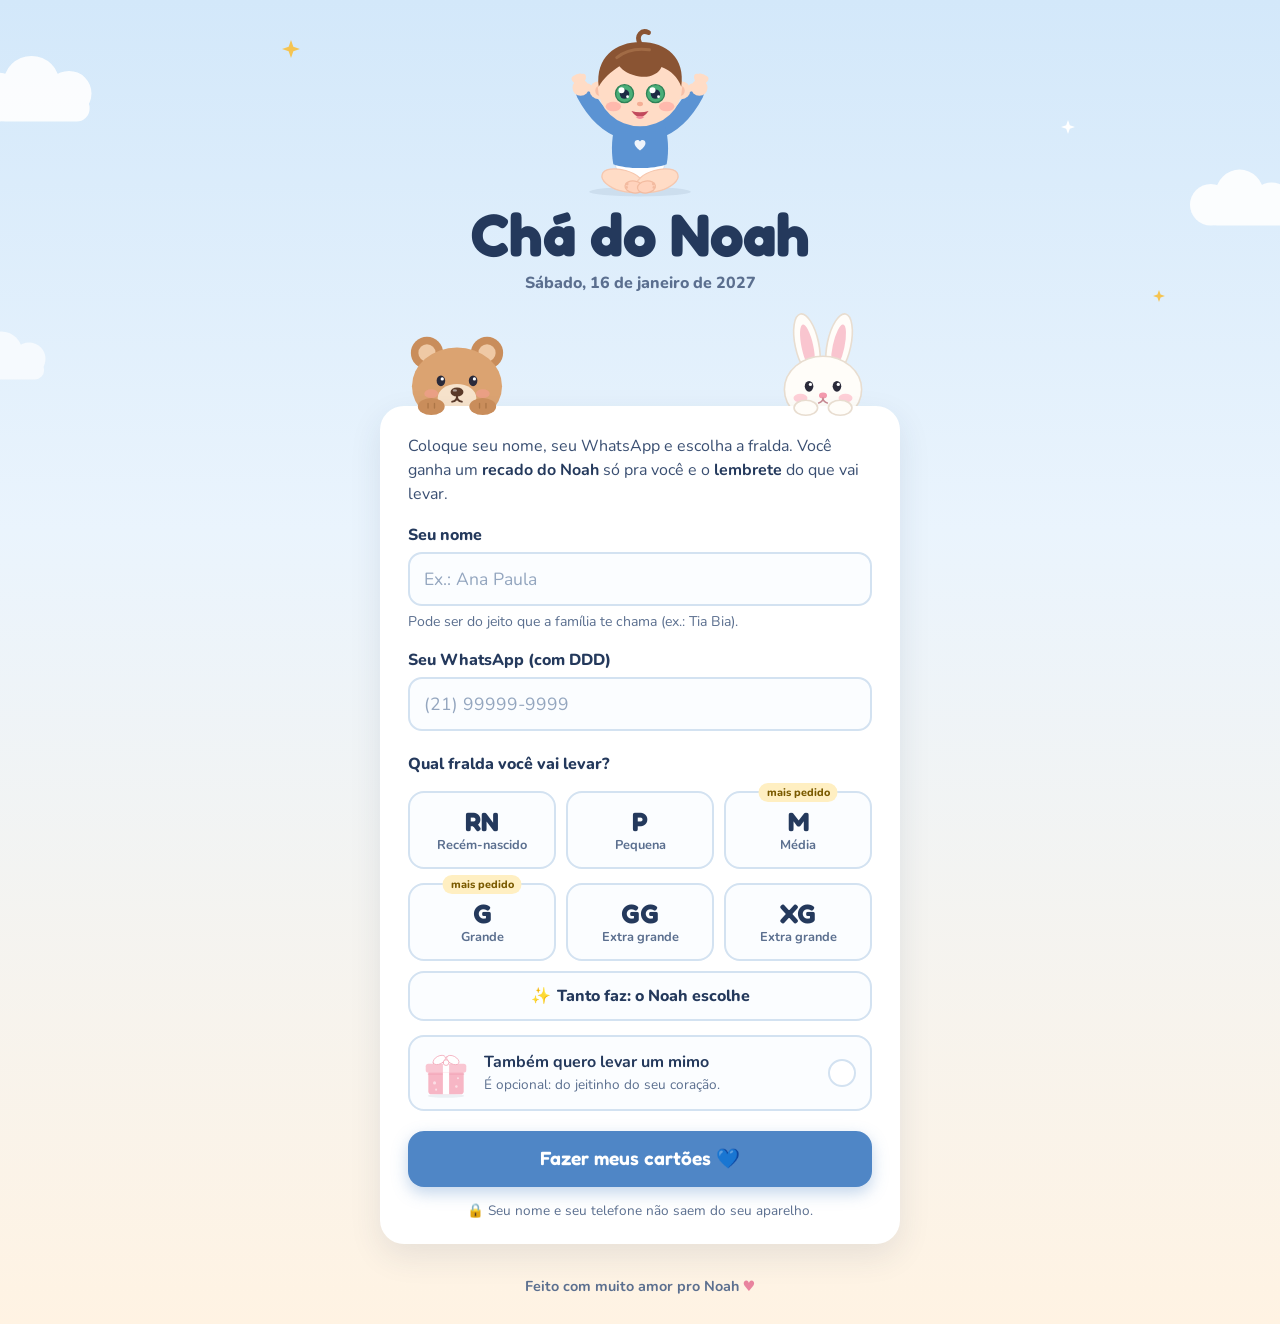
==== index.html @ 3977f022 "Noah de olho verde, bichinhos, a pessoa escolhe a fralda e o mimo - data nova: sábado, 16 de janeiro" ====
<!doctype html>
<html lang="pt-BR">
<head>
  <meta charset="utf-8">
  <meta name="viewport" content="width=device-width, initial-scale=1">
  <title>Chá do Noah</title>
  <meta name="description" content="Coloque seu nome, escolha a fralda e ganhe um recado do Noah só pra você.">
  <meta property="og:type" content="website">
  <meta property="og:title" content="Chá do Noah 💙">
  <meta property="og:description" content="Coloque seu nome, escolha a fralda e ganhe um recado do Noah só pra você.">
  <meta property="og:url" content="https://jm-dataanalytics.github.io/cha-do-noah/">
  <meta property="og:image" content="https://jm-dataanalytics.github.io/cha-do-noah/img/previa.png">
  <meta property="og:image:width" content="1200">
  <meta property="og:image:height" content="630">
  <meta name="theme-color" content="#D3E8FA">
  <link rel="icon" href="img/icone.svg" type="image/svg+xml">
  <link rel="icon" href="img/noah.ico" sizes="any">
  <link rel="apple-touch-icon" href="img/icone-180.png">
  <link rel="manifest" href="manifest.webmanifest">
  <link rel="preconnect" href="https://fonts.googleapis.com">
  <link rel="preconnect" href="https://fonts.gstatic.com" crossorigin>
  <link rel="stylesheet" href="https://fonts.googleapis.com/css2?family=Fredoka:wght@500;600;700&family=Nunito:wght@400;600;700;800&display=swap">
  <link rel="stylesheet" href="estilo.css">
</head>
<body>
  <div class="ceu" aria-hidden="true">
    <svg class="nuvem nuvem-1" viewBox="0 0 160 76"><circle cx="36" cy="46" r="26"/><circle cx="72" cy="32" r="30"/><circle cx="112" cy="42" r="24"/><rect x="30" y="44" width="104" height="28" rx="14"/></svg>
    <svg class="nuvem nuvem-2" viewBox="0 0 160 76"><circle cx="36" cy="46" r="26"/><circle cx="72" cy="32" r="30"/><circle cx="112" cy="42" r="24"/><rect x="30" y="44" width="104" height="28" rx="14"/></svg>
    <svg class="nuvem nuvem-3" viewBox="0 0 160 76"><circle cx="36" cy="46" r="26"/><circle cx="72" cy="32" r="30"/><circle cx="112" cy="42" r="24"/><rect x="30" y="44" width="104" height="28" rx="14"/></svg>
    <svg class="brilho brilho-1" viewBox="0 0 20 20"><path d="M10 0 L12.6 7.4 L20 10 L12.6 12.6 L10 20 L7.4 12.6 L0 10 L7.4 7.4 Z"/></svg>
    <svg class="brilho brilho-2" viewBox="0 0 20 20"><path d="M10 0 L12.6 7.4 L20 10 L12.6 12.6 L10 20 L7.4 12.6 L0 10 L7.4 7.4 Z"/></svg>
    <svg class="brilho brilho-3" viewBox="0 0 20 20"><path d="M10 0 L12.6 7.4 L20 10 L12.6 12.6 L10 20 L7.4 12.6 L0 10 L7.4 7.4 Z"/></svg>
  </div>

  <main class="pagina">
    <header class="topo">
      <div class="bebe" id="bebe"></div>
      <h1 id="titulo">Chá do Noah</h1>
      <p class="data" id="data"></p>
    </header>

    <div class="painel-espiado">
      <div class="espia espia-esquerda" data-bicho="urso" data-parte="cabeca" aria-hidden="true"></div>
      <div class="espia espia-direita" data-bicho="coelho" data-parte="cabeca" aria-hidden="true"></div>
      <section class="painel" aria-label="Pegar meus cartões">
        <p class="explica">Coloque seu nome, seu WhatsApp e escolha a fralda. Você ganha um <strong>recado do Noah</strong> só pra você e o <strong>lembrete</strong> do que vai levar.</p>
        <form id="form" novalidate>
          <label class="rotulo" for="nome">Seu nome</label>
          <input id="nome" name="nome" type="text" autocomplete="name" maxlength="40" placeholder="Ex.: Ana Paula" required>
          <small class="dica-campo">Pode ser do jeito que a família te chama (ex.: Tia Bia).</small>
          <label class="rotulo" for="telefone">Seu WhatsApp (com DDD)</label>
          <input id="telefone" name="telefone" type="tel" inputmode="tel" autocomplete="tel" maxlength="20" placeholder="(21) 99999-9999" required>

          <fieldset class="escolha">
            <legend class="rotulo">Qual fralda você vai levar?</legend>
            <div class="tamanhos" id="tamanhos"></div>
            <label class="tamanho tanto-faz">
              <input type="radio" name="tamanho" value="*">
              <span class="chip">✨ <span id="tanto-faz-texto">Tanto faz</span></span>
            </label>
          </fieldset>

          <label class="mimo">
            <input type="checkbox" id="mimo">
            <span class="chip">
              <span class="mimo-presente" id="mimo-presente" aria-hidden="true"></span>
              <span class="mimo-textos"><strong id="mimo-convite">Também quero levar um mimo</strong><small id="mimo-explicacao"></small></span>
              <span class="mimo-marca" aria-hidden="true"></span>
            </span>
          </label>

          <p class="aviso" id="aviso" role="alert"></p>
          <button class="botao botao-principal" id="gerar" type="submit">Fazer meus cartões 💙</button>
        </form>
        <p class="privacidade">🔒 Seu nome e seu telefone não saem do seu aparelho.</p>
      </section>
      <div class="espia espia-esquerda frente" data-bicho="urso" data-parte="patas" aria-hidden="true"></div>
      <div class="espia espia-direita frente" data-bicho="coelho" data-parte="patas" aria-hidden="true"></div>
    </div>

    <section class="resultado" id="resultado" hidden>
      <h2 id="resultado-titulo" aria-live="polite">Prontinho!</h2>
      <p class="fralda" id="resultado-fralda"></p>
      <div class="cartoes">
        <figure>
          <img id="img-recado" alt="Cartão com o recado do Noah" width="1080" height="1350">
          <figcaption><span>Recado do Noah</span><a class="baixar" id="baixar-recado" download>⬇️ Baixar</a></figcaption>
        </figure>
        <figure>
          <img id="img-lembrete" alt="Cartão com o lembrete do que levar" width="1080" height="1350">
          <figcaption><span>Seu lembrete</span><a class="baixar" id="baixar-lembrete" download>⬇️ Baixar</a></figcaption>
        </figure>
      </div>
      <div class="acoes">
        <button class="botao botao-principal" id="compartilhar" type="button" hidden>📲 Salvar ou mandar os cartões</button>
        <a class="botao botao-whatsapp" id="whatsapp" target="_blank" rel="noopener">💬 Mandar o lembrete pro meu WhatsApp</a>
        <p class="aviso" id="aviso-resultado" role="alert"></p>
        <p class="dica">No celular, também dá pra tocar e segurar no cartão pra salvar na galeria.</p>
        <button class="link" id="outra" type="button">Fazer pra outra pessoa</button>
      </div>
    </section>
  </main>

  <footer class="rodape">Feito com muito amor pro Noah <span class="rodape-coracao">♥</span></footer>

  <script src="config.js"></script>
  <script src="desenhos.js"></script>
  <script src="cartoes.js"></script>
  <script src="app.js"></script>
</body>
</html>
---- estilo.css ----
:root {
  --azul: #4f86c6;
  --azul-forte: #3c6fae;
  --azul-escuro: #24395c;
  --azul-claro: #dceefb;
  --azul-marcado: #eaf3fd;
  --texto: #3a4f72;
  --suave: #5b6f8f;
  --borda: #d3e2f1;
  --rosa: #e9849f;
  --rosa-claro: #fff1f5;
  --rosa-borda: #f4b6c6;
  --verde-whatsapp: #1f9d55;
  --aviso: #b5462f;
  color-scheme: light;
}

* { box-sizing: border-box; }

[hidden] { display: none !important; }

html { -webkit-text-size-adjust: 100%; }

body {
  position: relative;
  margin: 0;
  min-height: 100vh;
  overflow-x: hidden;
  font-family: "Nunito", system-ui, -apple-system, "Segoe UI", sans-serif;
  color: var(--texto);
  background: #eaf4fd linear-gradient(180deg, #d3e8fa 0%, #eaf4fd 40%, #fff3e3 100%);
}

.pagina {
  position: relative;
  max-width: 980px;
  margin: 0 auto;
  padding: 18px 16px 24px;
}

/* ---------- céu do topo (nuvens e brilhinhos) ---------- */

.ceu {
  position: absolute;
  inset: 0 0 auto 0;
  height: 460px;
  overflow: hidden;
  pointer-events: none;
}

.nuvem {
  position: absolute;
  fill: #fff;
  opacity: 0.9;
  animation: flutuar 9s ease-in-out infinite alternate;
}

.nuvem-1 { top: 54px; left: -36px; width: 150px; }
.nuvem-2 { top: 168px; right: -30px; width: 128px; animation-duration: 11s; animation-delay: -3s; }
.nuvem-3 { top: 330px; left: -48px; width: 110px; opacity: 0.7; animation-duration: 13s; }

.brilho {
  position: absolute;
  width: 18px;
  fill: #f5c451;
  animation: piscar 2.8s ease-in-out infinite;
}

.brilho-1 { top: 40px; left: 22%; }
.brilho-2 { top: 120px; right: 16%; width: 14px; fill: #fff; animation-delay: -1s; }
.brilho-3 { top: 290px; right: 9%; width: 12px; animation-delay: -2s; }

@keyframes flutuar {
  from { transform: translateX(0); }
  to { transform: translateX(18px); }
}

@keyframes piscar {
  0%, 100% { opacity: 0.35; transform: scale(0.8); }
  50% { opacity: 1; transform: scale(1.1); }
}

/* ---------- topo ---------- */

.topo {
  position: relative;
  text-align: center;
}

.bebe {
  width: 172px;
  margin: 0 auto;
}

.bebe svg {
  display: block;
  width: 100%;
  height: auto;
  transform-origin: 50% 92%;
  animation: balancinho 3.4s ease-in-out infinite;
}

@keyframes balancinho {
  0%, 100% { transform: rotate(-2.5deg); }
  50% { transform: rotate(2.5deg); }
}

h1 {
  margin: 4px 0 6px;
  font-family: "Fredoka", "Nunito", sans-serif;
  font-weight: 700;
  font-size: clamp(2.5rem, 12vw, 3.75rem);
  line-height: 1.05;
  color: var(--azul-escuro);
}

.data {
  margin: 0;
  font-weight: 800;
  color: var(--suave);
}

/* ---------- formulário, com os bichinhos espiando por cima ---------- */

.painel-espiado {
  --w: 96px;
  position: relative;
  max-width: 520px;
  margin: 92px auto 0;
}

.espia {
  position: absolute;
  z-index: 0;
  width: var(--w);
  top: calc(var(--w) * var(--borda) * -1);
  animation: espiar 0.9s cubic-bezier(0.2, 0.9, 0.3, 1.25) 0.25s both;
}

.espia svg {
  display: block;
  width: 100%;
  height: auto;
}

.espia.frente {
  z-index: 2;
  animation: aparecer 0.35s ease-out 0.95s both;
}

.espia-esquerda { left: 18px; }
.espia-direita { right: 18px; }

@keyframes espiar {
  from { transform: translateY(55%); }
  to { transform: translateY(0); }
}

@keyframes aparecer {
  from { opacity: 0; }
  to { opacity: 1; }
}

.painel {
  position: relative;
  z-index: 1;
  padding: 24px 20px 20px;
  background: #fff;
  border-radius: 24px;
  box-shadow: 0 12px 32px rgba(36, 57, 92, 0.1);
}

.explica {
  margin: 0 0 4px;
  line-height: 1.5;
}

.explica strong { color: var(--azul-escuro); }

.rotulo {
  display: block;
  margin: 18px 0 6px;
  padding: 0;
  font-weight: 800;
  color: var(--azul-escuro);
}

input[type="text"],
input[type="tel"] {
  display: block;
  width: 100%;
  padding: 13px 14px;
  font: inherit;
  font-size: 1.1rem;
  color: var(--azul-escuro);
  background: #fbfdff;
  border: 2px solid var(--borda);
  border-radius: 14px;
  outline: none;
  transition: border-color 0.15s, box-shadow 0.15s;
}

input::placeholder { color: #94a6bf; }

input[type="text"]:focus,
input[type="tel"]:focus {
  border-color: var(--azul);
  box-shadow: 0 0 0 4px rgba(79, 134, 198, 0.18);
}

.dica-campo {
  display: block;
  margin-top: 6px;
  font-size: 0.88rem;
  color: var(--suave);
}

/* tamanhos: o rádio fica escondido e o "chip" ao lado dele é o botão que a pessoa vê */
.escolha {
  min-width: 0;
  margin: 22px 0 0;
  padding: 0;
  border: 0;
}

.escolha legend.rotulo { margin: 0 0 10px; }

.tamanhos {
  display: grid;
  grid-template-columns: repeat(3, minmax(0, 1fr));
  gap: 14px 10px;
  padding-top: 6px;
}

.tamanho,
.mimo {
  position: relative;
  display: block;
  cursor: pointer;
}

.tamanho input,
.mimo input {
  position: absolute;
  opacity: 0;
  pointer-events: none;
}

.chip {
  position: relative;
  display: flex;
  flex-direction: column;
  align-items: center;
  justify-content: center;
  gap: 3px;
  min-height: 78px;
  padding: 12px 6px 10px;
  text-align: center;
  background: #fbfdff;
  border: 2px solid var(--borda);
  border-radius: 16px;
  transition: border-color 0.15s, background-color 0.15s, transform 0.1s, box-shadow 0.15s;
}

.tamanho:active .chip { transform: scale(0.97); }

.tamanho-letra {
  font-family: "Fredoka", "Nunito", sans-serif;
  font-weight: 700;
  font-size: 1.65rem;
  line-height: 1;
  color: var(--azul-escuro);
}

.tamanho-nome {
  font-size: 0.8rem;
  font-weight: 700;
  line-height: 1.2;
  color: var(--suave);
}

.selo {
  position: absolute;
  top: -10px;
  left: 50%;
  transform: translateX(-50%);
  padding: 2px 8px;
  white-space: nowrap;
  font-size: 0.68rem;
  font-weight: 800;
  color: #7a5a00;
  background: #ffefc2;
  border-radius: 999px;
}

.tamanho input:checked + .chip {
  background: var(--azul-marcado);
  border-color: var(--azul);
  box-shadow: 0 0 0 3px rgba(79, 134, 198, 0.2);
}

.tamanho input:checked + .chip .tamanho-letra { color: var(--azul-forte); }

.tanto-faz { margin-top: 10px; }

.tanto-faz .chip {
  flex-direction: row;
  gap: 6px;
  min-height: 50px;
  padding: 10px 14px;
  font-weight: 800;
  color: var(--azul-escuro);
}

/* mimo (opcional) */
.mimo { margin-top: 14px; }

.mimo .chip {
  flex-direction: row;
  justify-content: flex-start;
  gap: 12px;
  min-height: 0;
  padding: 10px 14px 10px 10px;
  text-align: left;
}

.mimo-presente {
  flex: none;
  width: 52px;
}

.mimo-presente svg {
  display: block;
  width: 100%;
  height: auto;
}

.mimo-textos {
  display: flex;
  flex: 1;
  flex-direction: column;
  min-width: 0;
  gap: 2px;
}

.mimo-textos strong { color: var(--azul-escuro); }

.mimo-textos small {
  font-size: 0.85rem;
  color: var(--suave);
}

.mimo-marca {
  position: relative;
  flex: none;
  width: 28px;
  height: 28px;
  border: 2px solid var(--borda);
  border-radius: 50%;
  background: #fff;
  transition: background-color 0.15s, border-color 0.15s;
}

.mimo input:checked + .chip {
  background: var(--rosa-claro);
  border-color: var(--rosa-borda);
  box-shadow: 0 0 0 3px rgba(233, 132, 159, 0.18);
}

.mimo input:checked + .chip .mimo-marca {
  background: var(--rosa);
  border-color: var(--rosa);
}

.mimo input:checked + .chip .mimo-marca::after {
  content: "";
  position: absolute;
  left: 8px;
  top: 4px;
  width: 7px;
  height: 12px;
  border: solid #fff;
  border-width: 0 3px 3px 0;
  transform: rotate(45deg);
}

.tamanho input:focus-visible + .chip,
.mimo input:focus-visible + .chip {
  outline: 3px solid var(--azul-escuro);
  outline-offset: 2px;
}

.aviso {
  margin: 14px 0 0;
  font-weight: 800;
  color: var(--aviso);
}

.aviso:empty { display: none; }

.botao {
  display: flex;
  align-items: center;
  justify-content: center;
  gap: 8px;
  width: 100%;
  min-height: 56px;
  padding: 12px 18px;
  border: 0;
  border-radius: 16px;
  font-family: "Fredoka", "Nunito", sans-serif;
  font-weight: 600;
  font-size: 1.2rem;
  line-height: 1.2;
  text-align: center;
  text-decoration: none;
  cursor: pointer;
  transition: transform 0.1s, background-color 0.15s;
}

.botao:active { transform: scale(0.98); }

.botao-principal {
  color: #fff;
  background: var(--azul);
  box-shadow: 0 6px 16px rgba(79, 134, 198, 0.35);
}

.botao-principal:hover { background: var(--azul-forte); }

.botao-principal:disabled {
  opacity: 0.75;
  cursor: progress;
}

.botao-whatsapp {
  color: #fff;
  background: var(--verde-whatsapp);
  box-shadow: 0 6px 16px rgba(31, 157, 85, 0.28);
}

#form .botao { margin-top: 20px; }

.botao:focus-visible,
.baixar:focus-visible,
.link:focus-visible {
  outline: 3px solid var(--azul-escuro);
  outline-offset: 3px;
}

.privacidade {
  margin: 14px 0 0;
  font-size: 0.85rem;
  text-align: center;
  color: var(--suave);
}

/* ---------- cartões prontos ---------- */

.resultado {
  margin-top: 36px;
  scroll-margin-top: 12px;
}

.resultado h2 {
  margin: 0;
  font-family: "Fredoka", "Nunito", sans-serif;
  font-weight: 700;
  font-size: 2rem;
  text-align: center;
  color: var(--azul-escuro);
  overflow-wrap: anywhere;
}

.fralda {
  margin: 6px 0 18px;
  font-weight: 800;
  font-size: 1.05rem;
  text-align: center;
}

.cartoes {
  display: grid;
  grid-template-columns: minmax(0, 1fr);
  gap: 18px;
  max-width: 520px;
  margin: 0 auto;
}

figure {
  margin: 0;
  padding: 10px;
  background: #fff;
  border-radius: 22px;
  box-shadow: 0 10px 26px rgba(36, 57, 92, 0.1);
}

figure img {
  display: block;
  width: 100%;
  height: auto;
  border-radius: 14px;
  background: var(--azul-claro);
}

figcaption {
  display: flex;
  align-items: center;
  justify-content: space-between;
  gap: 10px;
  padding: 10px 6px 4px;
  font-weight: 800;
  color: var(--azul-escuro);
}

.baixar {
  flex: none;
  padding: 8px 14px;
  font-weight: 800;
  font-size: 0.95rem;
  color: var(--azul-escuro);
  background: var(--azul-claro);
  border-radius: 12px;
  text-decoration: none;
}

.acoes {
  display: grid;
  gap: 12px;
  max-width: 520px;
  margin: 22px auto 0;
}

.acoes .aviso { margin: 0; }

.dica {
  margin: 2px 0 0;
  font-size: 0.9rem;
  text-align: center;
  color: var(--suave);
}

.link {
  justify-self: center;
  padding: 8px;
  font: inherit;
  font-weight: 800;
  color: var(--azul-forte);
  background: none;
  border: 0;
  text-decoration: underline;
  cursor: pointer;
}

.rodape {
  padding: 8px 16px 28px;
  font-size: 0.9rem;
  font-weight: 700;
  text-align: center;
  color: var(--suave);
}

.rodape-coracao { color: var(--rosa); }

/* ---------- telas maiores ---------- */

@media (min-width: 600px) {
  .painel-espiado {
    --w: 118px;
    margin-top: 112px;
  }
  .painel { padding: 28px 28px 24px; }
}

@media (min-width: 760px) {
  .cartoes {
    grid-template-columns: repeat(2, minmax(0, 1fr));
    max-width: 900px;
  }
}

@media (prefers-reduced-motion: reduce) {
  *,
  *::before,
  *::after {
    animation: none !important;
    transition: none !important;
  }
}
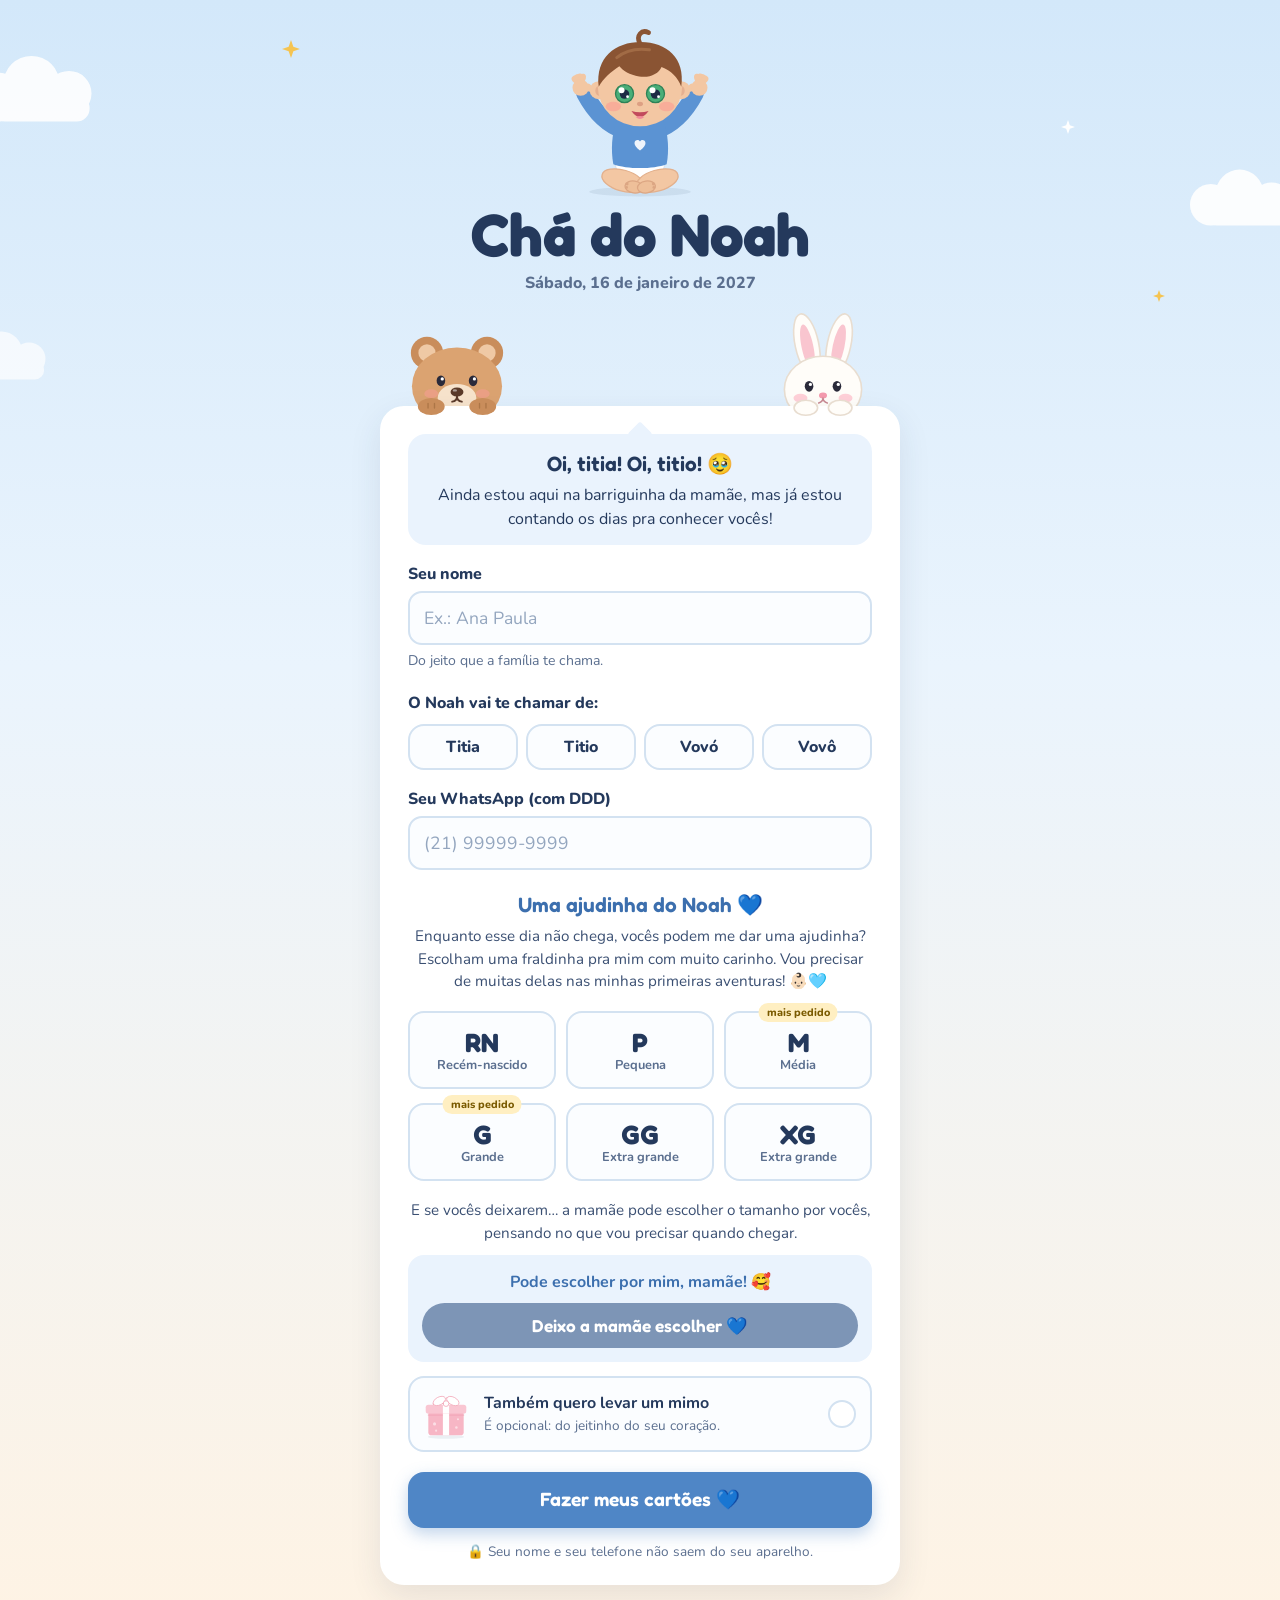
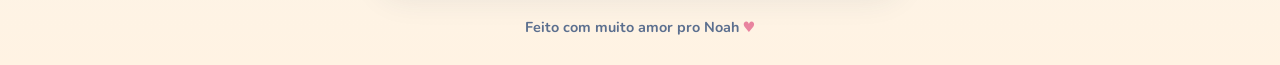
==== commit 7dcc7a03: "Titia/titio, "Deixo a mamãe escolher", 100 mensagens, fotos pro WhatsApp e a página do pessoal - a f" ====
--- a/index.html
+++ b/index.html
@@ -4,23 +4,24 @@
   <meta charset="utf-8">
   <meta name="viewport" content="width=device-width, initial-scale=1">
   <title>Chá do Noah</title>
-  <meta name="description" content="Coloque seu nome, escolha a fralda e ganhe um recado do Noah só pra você.">
+  <meta name="description" content="Oi, titia! Oi, titio! Escolha uma fraldinha pro Noah e ganhe um recado dele só pra você.">
   <meta property="og:type" content="website">
   <meta property="og:title" content="Chá do Noah 💙">
-  <meta property="og:description" content="Coloque seu nome, escolha a fralda e ganhe um recado do Noah só pra você.">
+  <meta property="og:description" content="Oi, titia! Oi, titio! Escolha uma fraldinha pro Noah e ganhe um recado dele só pra você.">
   <meta property="og:url" content="https://jm-dataanalytics.github.io/cha-do-noah/">
-  <meta property="og:image" content="https://jm-dataanalytics.github.io/cha-do-noah/img/previa.png">
+  <meta property="og:image" content="https://jm-dataanalytics.github.io/cha-do-noah/img/previa.png?v=4">
   <meta property="og:image:width" content="1200">
   <meta property="og:image:height" content="630">
   <meta name="theme-color" content="#D3E8FA">
   <link rel="icon" href="img/icone.svg" type="image/svg+xml">
   <link rel="icon" href="img/noah.ico" sizes="any">
   <link rel="apple-touch-icon" href="img/icone-180.png">
-  <link rel="manifest" href="manifest.webmanifest">
+  <link rel="manifest" href="manifest.webmanifest?v=4">
   <link rel="preconnect" href="https://fonts.googleapis.com">
   <link rel="preconnect" href="https://fonts.gstatic.com" crossorigin>
   <link rel="stylesheet" href="https://fonts.googleapis.com/css2?family=Fredoka:wght@500;600;700&family=Nunito:wght@400;600;700;800&display=swap">
-  <link rel="stylesheet" href="estilo.css">
+  <!-- o ?v= muda a cada versão: assim o navegador nunca mistura arquivo novo com velho -->
+  <link rel="stylesheet" href="estilo.css?v=4">
 </head>
 <body>
   <div class="ceu" aria-hidden="true">
@@ -43,20 +44,35 @@
       <div class="espia espia-esquerda" data-bicho="urso" data-parte="cabeca" aria-hidden="true"></div>
       <div class="espia espia-direita" data-bicho="coelho" data-parte="cabeca" aria-hidden="true"></div>
       <section class="painel" aria-label="Pegar meus cartões">
-        <p class="explica">Coloque seu nome, seu WhatsApp e escolha a fralda. Você ganha um <strong>recado do Noah</strong> só pra você e o <strong>lembrete</strong> do que vai levar.</p>
+        <div class="fala-do-noah">
+          <p class="fala-oi" id="convite-oi"></p>
+          <p id="convite-barriguinha"></p>
+        </div>
         <form id="form" novalidate>
           <label class="rotulo" for="nome">Seu nome</label>
           <input id="nome" name="nome" type="text" autocomplete="name" maxlength="40" placeholder="Ex.: Ana Paula" required>
-          <small class="dica-campo">Pode ser do jeito que a família te chama (ex.: Tia Bia).</small>
+          <small class="dica-campo">Do jeito que a família te chama.</small>
+
+          <fieldset class="escolha">
+            <legend class="rotulo">O Noah vai te chamar de:</legend>
+            <div class="chamados" id="chamados"></div>
+            <p class="previa-oi" id="previa-oi" aria-live="polite"></p>
+          </fieldset>
+
           <label class="rotulo" for="telefone">Seu WhatsApp (com DDD)</label>
           <input id="telefone" name="telefone" type="tel" inputmode="tel" autocomplete="tel" maxlength="20" placeholder="(21) 99999-9999" required>
 
-          <fieldset class="escolha">
-            <legend class="rotulo">Qual fralda você vai levar?</legend>
+          <fieldset class="escolha" id="escolha-fralda" tabindex="-1">
+            <legend class="rotulo titulo-ajudinha" id="titulo-ajudinha">Uma ajudinha do Noah 💙</legend>
+            <p class="fala" id="convite-ajudinha"></p>
             <div class="tamanhos" id="tamanhos"></div>
-            <label class="tamanho tanto-faz">
+            <p class="fala fala-mamae" id="convite-mamae"></p>
+            <label class="tamanho mamae-escolhe">
               <input type="radio" name="tamanho" value="*">
-              <span class="chip">✨ <span id="tanto-faz-texto">Tanto faz</span></span>
+              <span class="chip">
+                <span class="pedido-mamae" id="pedido-mamae"></span>
+                <span class="botao-mamae" id="botao-mamae"></span>
+              </span>
             </label>
           </fieldset>
 
@@ -72,7 +88,7 @@
           <p class="aviso" id="aviso" role="alert"></p>
           <button class="botao botao-principal" id="gerar" type="submit">Fazer meus cartões 💙</button>
         </form>
-        <p class="privacidade">🔒 Seu nome e seu telefone não saem do seu aparelho.</p>
+        <p class="privacidade" id="privacidade"></p>
       </section>
       <div class="espia espia-esquerda frente" data-bicho="urso" data-parte="patas" aria-hidden="true"></div>
       <div class="espia espia-direita frente" data-bicho="coelho" data-parte="patas" aria-hidden="true"></div>
@@ -81,31 +97,33 @@
     <section class="resultado" id="resultado" hidden>
       <h2 id="resultado-titulo" aria-live="polite">Prontinho!</h2>
       <p class="fralda" id="resultado-fralda"></p>
-      <div class="cartoes">
-        <figure>
-          <img id="img-recado" alt="Cartão com o recado do Noah" width="1080" height="1350">
-          <figcaption><span>Recado do Noah</span><a class="baixar" id="baixar-recado" download>⬇️ Baixar</a></figcaption>
-        </figure>
-        <figure>
-          <img id="img-lembrete" alt="Cartão com o lembrete do que levar" width="1080" height="1350">
-          <figcaption><span>Seu lembrete</span><a class="baixar" id="baixar-lembrete" download>⬇️ Baixar</a></figcaption>
-        </figure>
+      <figure class="cartao-principal">
+        <img id="img-recado" alt="Cartão com o recado do Noah" width="1080" height="1350">
+      </figure>
+      <div class="acoes">
+        <button class="botao botao-whatsapp" id="compartilhar" type="button">💚 Mandar os cartões pro WhatsApp</button>
+        <p class="aviso aviso-suave" id="aviso-resultado" role="status"></p>
+        <a class="botao botao-claro" id="baixar-recado" download>⬇️ Baixar o cartão</a>
       </div>
-      <div class="acoes">
-        <button class="botao botao-principal" id="compartilhar" type="button" hidden>📲 Salvar ou mandar os cartões</button>
-        <a class="botao botao-whatsapp" id="whatsapp" target="_blank" rel="noopener">💬 Mandar o lembrete pro meu WhatsApp</a>
-        <p class="aviso" id="aviso-resultado" role="alert"></p>
-        <p class="dica">No celular, também dá pra tocar e segurar no cartão pra salvar na galeria.</p>
-        <button class="link" id="outra" type="button">Fazer pra outra pessoa</button>
+      <div class="lembrete-pequeno">
+        <img id="img-lembrete" alt="Cartão do lembrete" width="1080" height="1350">
+        <div class="lembrete-textos">
+          <strong>Seu lembrete</strong>
+          <span id="lembrete-resumo"></span>
+          <a class="baixar" id="baixar-lembrete" download>⬇️ Baixar o lembrete</a>
+        </div>
       </div>
+      <p class="dica">No celular, também dá pra tocar e segurar no cartão pra salvar na galeria.</p>
+      <button class="link" id="outra" type="button">Fazer pra outra pessoa</button>
     </section>
   </main>
 
   <footer class="rodape">Feito com muito amor pro Noah <span class="rodape-coracao">♥</span></footer>
 
-  <script src="config.js"></script>
-  <script src="desenhos.js"></script>
-  <script src="cartoes.js"></script>
-  <script src="app.js"></script>
+  <script src="config.js?v=4"></script>
+  <script src="nomes.js?v=4"></script>
+  <script src="desenhos.js?v=4"></script>
+  <script src="cartoes.js?v=4"></script>
+  <script src="app.js?v=4"></script>
 </body>
 </html>
--- a/estilo.css
+++ b/estilo.css
@@ -10,6 +10,7 @@
   --rosa: #e9849f;
   --rosa-claro: #fff1f5;
   --rosa-borda: #f4b6c6;
+  --rosa-forte: #c2577a;
   --verde-whatsapp: #1f9d55;
   --aviso: #b5462f;
   color-scheme: light;
@@ -170,12 +171,59 @@
   box-shadow: 0 12px 32px rgba(36, 57, 92, 0.1);
 }
 
-.explica {
-  margin: 0 0 4px;
+/* a fala do Noah no topo do formulário: um balãozinho apontando pro bebê lá em cima */
+.fala-do-noah {
+  position: relative;
+  margin: 0 0 6px;
+  padding: 14px 16px;
   line-height: 1.5;
-}
-
-.explica strong { color: var(--azul-escuro); }
+  text-align: center;
+  color: var(--azul-escuro);
+  background: var(--azul-marcado);
+  border-radius: 18px;
+}
+
+.fala-do-noah::before {
+  content: "";
+  position: absolute;
+  top: -9px;
+  left: 50%;
+  width: 18px;
+  height: 18px;
+  background: var(--azul-marcado);
+  border-radius: 3px;
+  transform: translateX(-50%) rotate(45deg);
+}
+
+.fala-do-noah p {
+  position: relative;
+  margin: 0;
+}
+
+.fala-oi {
+  margin-bottom: 4px !important;
+  font-family: "Fredoka", "Nunito", sans-serif;
+  font-weight: 600;
+  font-size: 1.3rem;
+}
+
+.fala {
+  margin: 0 0 12px;
+  font-size: 0.95rem;
+  line-height: 1.5;
+  color: var(--texto);
+}
+
+.fala-mamae { margin: 18px 0 10px; }
+
+.previa-oi {
+  margin: 8px 0 0;
+  font-size: 0.92rem;
+  font-weight: 700;
+  color: var(--azul-forte);
+}
+
+.previa-oi:empty { display: none; }
 
 .rotulo {
   display: block;
@@ -232,15 +280,37 @@
   padding-top: 6px;
 }
 
+.chamados {
+  display: grid;
+  grid-template-columns: repeat(4, minmax(0, 1fr));
+  gap: 8px;
+}
+
+.chamado .chip {
+  min-height: 46px;
+  padding: 8px 4px;
+  font-weight: 800;
+  color: var(--azul-escuro);
+}
+
+.chamado input:checked + .chip {
+  background: var(--rosa-claro);
+  border-color: var(--rosa-borda);
+  box-shadow: 0 0 0 3px rgba(233, 132, 159, 0.18);
+  color: var(--rosa-forte, #c2577a);
+}
+
 .tamanho,
-.mimo {
+.mimo,
+.chamado {
   position: relative;
   display: block;
   cursor: pointer;
 }
 
 .tamanho input,
-.mimo input {
+.mimo input,
+.chamado input {
   position: absolute;
   opacity: 0;
   pointer-events: none;
@@ -301,16 +371,74 @@
 
 .tamanho input:checked + .chip .tamanho-letra { color: var(--azul-forte); }
 
-.tanto-faz { margin-top: 10px; }
-
-.tanto-faz .chip {
-  flex-direction: row;
-  gap: 6px;
-  min-height: 50px;
-  padding: 10px 14px;
-  font-weight: 800;
-  color: var(--azul-escuro);
-}
+.faltam {
+  font-size: 0.72rem;
+  font-weight: 800;
+  color: var(--azul-forte);
+}
+
+/* tamanho que já completou na proporção: fica apagadinho e não dá pra escolher */
+.tamanho.completo { cursor: not-allowed; }
+
+.tamanho.completo .chip {
+  background: #f3f6fa;
+  border-style: dashed;
+  opacity: 0.6;
+}
+
+.tamanho.completo .selo {
+  color: var(--suave);
+  background: #e6edf5;
+}
+
+/* "Uma ajudinha do Noah": título e falas centralizados, como um bilhetinho */
+.titulo-ajudinha {
+  width: 100%;
+  margin-bottom: 8px !important;
+  font-family: "Fredoka", "Nunito", sans-serif;
+  font-weight: 600;
+  font-size: 1.3rem;
+  text-align: center;
+  color: var(--azul-forte);
+}
+
+#escolha-fralda .fala { text-align: center; }
+
+/* "Pode escolher por mim, mamãe!": caixinha azul-clara com o botão redondo */
+.mamae-escolhe .chip {
+  gap: 10px;
+  min-height: 0;
+  padding: 14px 12px 12px;
+  background: var(--azul-marcado);
+  border-color: transparent;
+}
+
+.pedido-mamae {
+  font-weight: 700;
+  color: var(--azul-forte);
+}
+
+.botao-mamae {
+  display: block;
+  width: 100%;
+  padding: 12px 16px;
+  font-family: "Fredoka", "Nunito", sans-serif;
+  font-weight: 600;
+  font-size: 1.08rem;
+  color: #fff;
+  background: #7d95b6;
+  border-radius: 999px;
+  transition: background-color 0.15s;
+}
+
+.mamae-escolhe input:checked + .chip {
+  background: var(--azul-marcado);
+  border-color: var(--azul);
+}
+
+.mamae-escolhe input:checked + .chip .botao-mamae { background: var(--azul); }
+
+.mamae-escolhe input:checked + .chip .botao-mamae::before { content: "✓ "; }
 
 /* mimo (opcional) */
 .mimo { margin-top: 14px; }
@@ -479,23 +607,17 @@
   text-align: center;
 }
 
-.cartoes {
-  display: grid;
-  grid-template-columns: minmax(0, 1fr);
-  gap: 18px;
-  max-width: 520px;
+/* o recado é o principal (grande); o lembrete fica pequenininho embaixo */
+.cartao-principal {
+  max-width: 440px;
   margin: 0 auto;
-}
-
-figure {
-  margin: 0;
   padding: 10px;
   background: #fff;
   border-radius: 22px;
   box-shadow: 0 10px 26px rgba(36, 57, 92, 0.1);
 }
 
-figure img {
+.cartao-principal img {
   display: block;
   width: 100%;
   height: auto;
@@ -503,14 +625,49 @@
   background: var(--azul-claro);
 }
 
-figcaption {
+.lembrete-pequeno {
   display: flex;
   align-items: center;
-  justify-content: space-between;
-  gap: 10px;
-  padding: 10px 6px 4px;
-  font-weight: 800;
-  color: var(--azul-escuro);
+  gap: 14px;
+  max-width: 440px;
+  margin: 18px auto 0;
+  padding: 10px 14px 10px 10px;
+  background: rgba(255, 255, 255, 0.75);
+  border: 1px solid var(--borda);
+  border-radius: 18px;
+}
+
+.lembrete-pequeno img {
+  flex: none;
+  width: 76px;
+  height: auto;
+  border-radius: 10px;
+  background: var(--azul-claro);
+}
+
+.lembrete-textos {
+  display: flex;
+  flex-direction: column;
+  align-items: flex-start;
+  gap: 4px;
+  min-width: 0;
+  font-size: 0.92rem;
+  color: var(--suave);
+}
+
+.lembrete-textos strong { color: var(--azul-escuro); }
+
+.botao-claro {
+  color: var(--azul-escuro);
+  background: var(--azul-claro);
+  font-size: 1.05rem;
+}
+
+.aviso-suave {
+  font-weight: 700;
+  font-size: 0.9rem;
+  text-align: center;
+  color: var(--suave);
 }
 
 .baixar {
@@ -570,13 +727,6 @@
     margin-top: 112px;
   }
   .painel { padding: 28px 28px 24px; }
-}
-
-@media (min-width: 760px) {
-  .cartoes {
-    grid-template-columns: repeat(2, minmax(0, 1fr));
-    max-width: 900px;
-  }
 }
 
 @media (prefers-reduced-motion: reduce) {
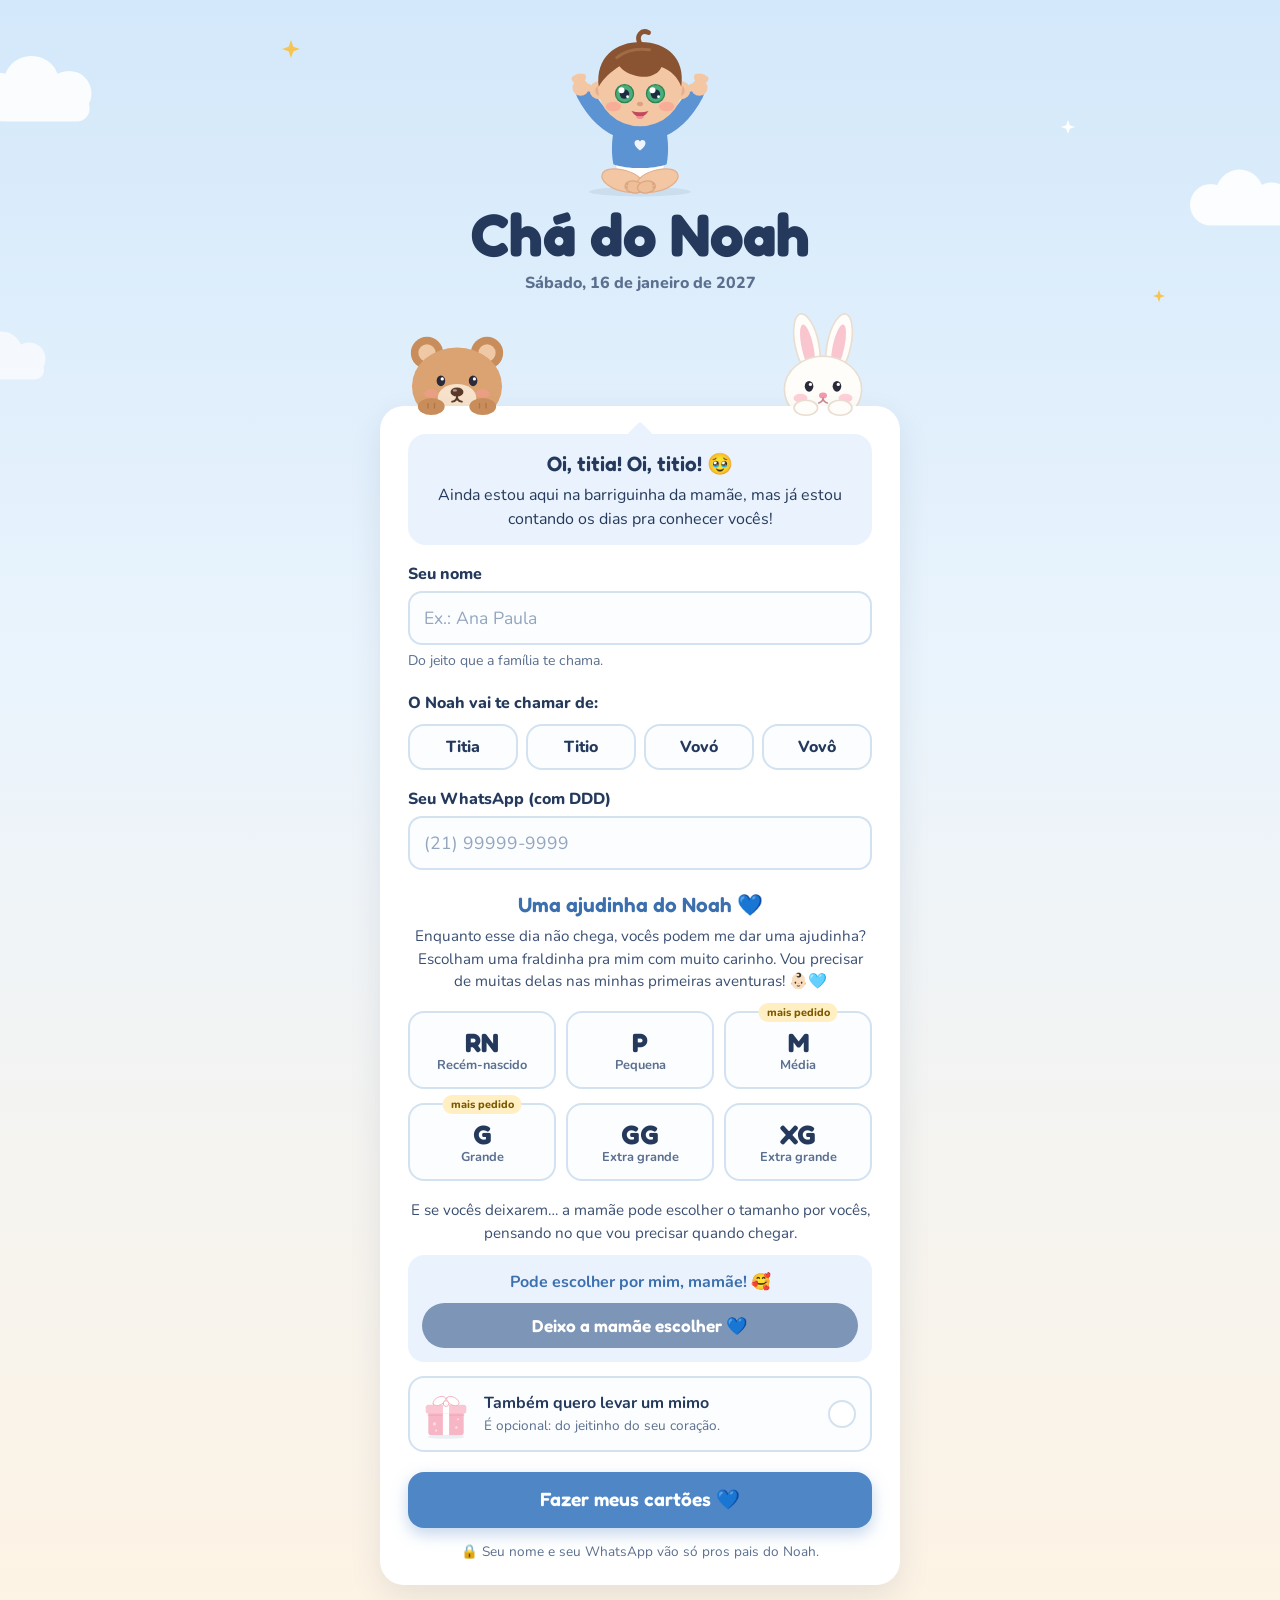
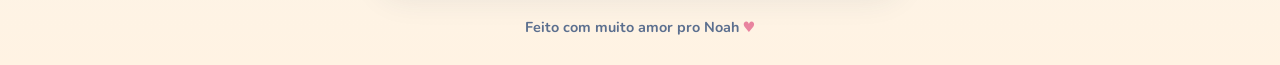
==== commit b5a00ec6: "Planilha ligada e as 100 cartinhas do Noah, maiores e com alma - o site usa a planilha do Google do " ====
--- a/index.html
+++ b/index.html
@@ -9,19 +9,19 @@
   <meta property="og:title" content="Chá do Noah 💙">
   <meta property="og:description" content="Oi, titia! Oi, titio! Escolha uma fraldinha pro Noah e ganhe um recado dele só pra você.">
   <meta property="og:url" content="https://jm-dataanalytics.github.io/cha-do-noah/">
-  <meta property="og:image" content="https://jm-dataanalytics.github.io/cha-do-noah/img/previa.png?v=4">
+  <meta property="og:image" content="https://jm-dataanalytics.github.io/cha-do-noah/img/previa.png?v=6">
   <meta property="og:image:width" content="1200">
   <meta property="og:image:height" content="630">
   <meta name="theme-color" content="#D3E8FA">
   <link rel="icon" href="img/icone.svg" type="image/svg+xml">
   <link rel="icon" href="img/noah.ico" sizes="any">
   <link rel="apple-touch-icon" href="img/icone-180.png">
-  <link rel="manifest" href="manifest.webmanifest?v=4">
+  <link rel="manifest" href="manifest.webmanifest?v=6">
   <link rel="preconnect" href="https://fonts.googleapis.com">
   <link rel="preconnect" href="https://fonts.gstatic.com" crossorigin>
   <link rel="stylesheet" href="https://fonts.googleapis.com/css2?family=Fredoka:wght@500;600;700&family=Nunito:wght@400;600;700;800&display=swap">
   <!-- o ?v= muda a cada versão: assim o navegador nunca mistura arquivo novo com velho -->
-  <link rel="stylesheet" href="estilo.css?v=4">
+  <link rel="stylesheet" href="estilo.css?v=6">
 </head>
 <body>
   <div class="ceu" aria-hidden="true">
@@ -98,7 +98,7 @@
       <h2 id="resultado-titulo" aria-live="polite">Prontinho!</h2>
       <p class="fralda" id="resultado-fralda"></p>
       <figure class="cartao-principal">
-        <img id="img-recado" alt="Cartão com o recado do Noah" width="1080" height="1350">
+        <img id="img-recado" alt="Cartão com o recado do Noah" width="1080" height="1620">
       </figure>
       <div class="acoes">
         <button class="botao botao-whatsapp" id="compartilhar" type="button">💚 Mandar os cartões pro WhatsApp</button>
@@ -120,10 +120,10 @@
 
   <footer class="rodape">Feito com muito amor pro Noah <span class="rodape-coracao">♥</span></footer>
 
-  <script src="config.js?v=4"></script>
-  <script src="nomes.js?v=4"></script>
-  <script src="desenhos.js?v=4"></script>
-  <script src="cartoes.js?v=4"></script>
-  <script src="app.js?v=4"></script>
+  <script src="config.js?v=6"></script>
+  <script src="nomes.js?v=6"></script>
+  <script src="desenhos.js?v=6"></script>
+  <script src="cartoes.js?v=6"></script>
+  <script src="app.js?v=6"></script>
 </body>
 </html>
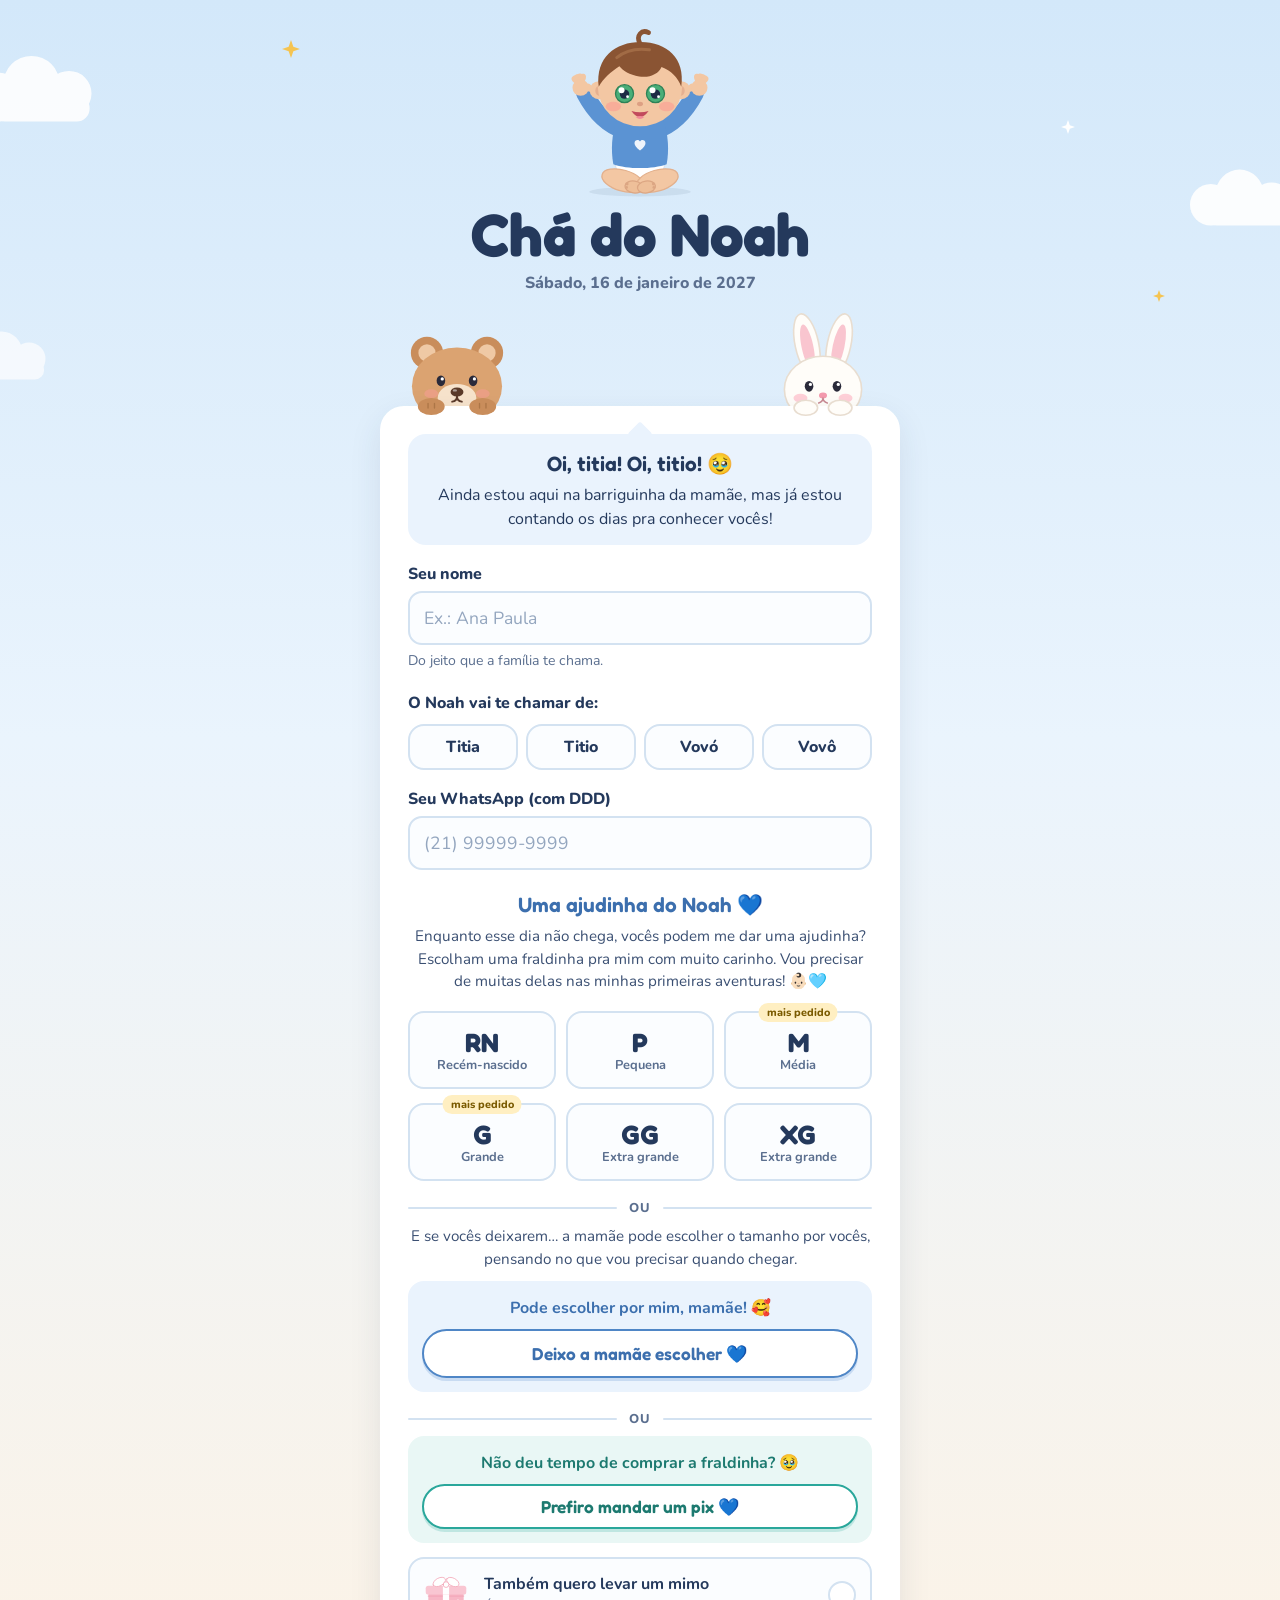
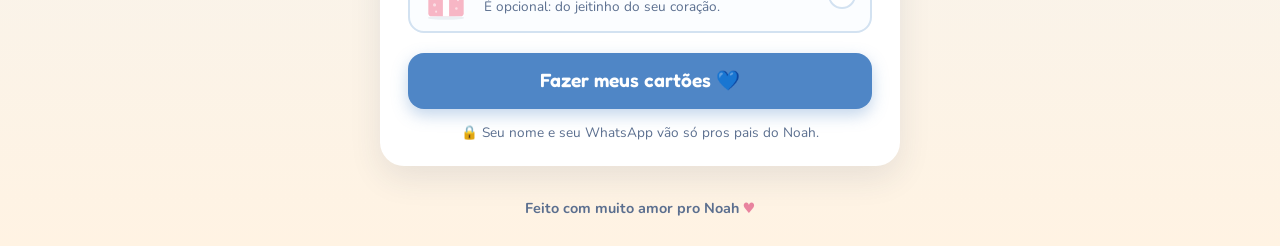
==== commit a69ff5da: "Pix pra quem não teve tempo de comprar a fralda, aulinhas de presente e botões mais claros - 3º jeit" ====
--- a/index.html
+++ b/index.html
@@ -9,19 +9,19 @@
   <meta property="og:title" content="Chá do Noah 💙">
   <meta property="og:description" content="Oi, titia! Oi, titio! Escolha uma fraldinha pro Noah e ganhe um recado dele só pra você.">
   <meta property="og:url" content="https://jm-dataanalytics.github.io/cha-do-noah/">
-  <meta property="og:image" content="https://jm-dataanalytics.github.io/cha-do-noah/img/previa.png?v=6">
+  <meta property="og:image" content="https://jm-dataanalytics.github.io/cha-do-noah/img/previa.png?v=8">
   <meta property="og:image:width" content="1200">
   <meta property="og:image:height" content="630">
   <meta name="theme-color" content="#D3E8FA">
   <link rel="icon" href="img/icone.svg" type="image/svg+xml">
   <link rel="icon" href="img/noah.ico" sizes="any">
   <link rel="apple-touch-icon" href="img/icone-180.png">
-  <link rel="manifest" href="manifest.webmanifest?v=6">
+  <link rel="manifest" href="manifest.webmanifest?v=8">
   <link rel="preconnect" href="https://fonts.googleapis.com">
   <link rel="preconnect" href="https://fonts.gstatic.com" crossorigin>
   <link rel="stylesheet" href="https://fonts.googleapis.com/css2?family=Fredoka:wght@500;600;700&family=Nunito:wght@400;600;700;800&display=swap">
   <!-- o ?v= muda a cada versão: assim o navegador nunca mistura arquivo novo com velho -->
-  <link rel="stylesheet" href="estilo.css?v=6">
+  <link rel="stylesheet" href="estilo.css?v=8">
 </head>
 <body>
   <div class="ceu" aria-hidden="true">
@@ -66,6 +66,7 @@
             <legend class="rotulo titulo-ajudinha" id="titulo-ajudinha">Uma ajudinha do Noah 💙</legend>
             <p class="fala" id="convite-ajudinha"></p>
             <div class="tamanhos" id="tamanhos"></div>
+            <p class="ou" aria-hidden="true"><span>ou</span></p>
             <p class="fala fala-mamae" id="convite-mamae"></p>
             <label class="tamanho mamae-escolhe">
               <input type="radio" name="tamanho" value="*">
@@ -74,6 +75,18 @@
                 <span class="botao-mamae" id="botao-mamae"></span>
               </span>
             </label>
+            <p class="ou" aria-hidden="true"><span>ou</span></p>
+            <label class="tamanho pix-escolhe">
+              <input type="radio" name="tamanho" value="pix">
+              <span class="chip">
+                <span class="pedido-pix" id="pedido-pix"></span>
+                <span class="botao-pix" id="botao-pix"></span>
+              </span>
+            </label>
+            <div class="pix-detalhes" id="pix-detalhes" hidden>
+              <p class="fala" id="pix-fala"></p>
+              <div class="pix-caixa" data-pix></div>
+            </div>
           </fieldset>
 
           <label class="mimo">
@@ -105,6 +118,15 @@
         <p class="aviso aviso-suave" id="aviso-resultado" role="status"></p>
         <a class="botao botao-claro" id="baixar-recado" download>⬇️ Baixar o cartão</a>
       </div>
+      <section class="pix-resultado" id="pix-resultado" hidden>
+        <h3>O pix pro Noah 💙</h3>
+        <div class="pix-caixa" data-pix></div>
+        <button class="botao botao-pix-feito" id="pix-feito" type="button">Já fiz o pix 💙</button>
+        <div class="aulinhas" id="aulinhas" hidden>
+          <p class="fala" id="pix-obrigado"></p>
+          <div class="aulinhas-lista" id="aulinhas-lista"></div>
+        </div>
+      </section>
       <div class="lembrete-pequeno">
         <img id="img-lembrete" alt="Cartão do lembrete" width="1080" height="1350">
         <div class="lembrete-textos">
@@ -120,10 +142,10 @@
 
   <footer class="rodape">Feito com muito amor pro Noah <span class="rodape-coracao">♥</span></footer>
 
-  <script src="config.js?v=6"></script>
-  <script src="nomes.js?v=6"></script>
-  <script src="desenhos.js?v=6"></script>
-  <script src="cartoes.js?v=6"></script>
-  <script src="app.js?v=6"></script>
+  <script src="config.js?v=8"></script>
+  <script src="nomes.js?v=8"></script>
+  <script src="desenhos.js?v=8"></script>
+  <script src="cartoes.js?v=8"></script>
+  <script src="app.js?v=8"></script>
 </body>
 </html>
--- a/estilo.css
+++ b/estilo.css
@@ -13,6 +13,10 @@
   --rosa-forte: #c2577a;
   --verde-whatsapp: #1f9d55;
   --aviso: #b5462f;
+  --pix: #2aa79b;
+  --pix-forte: #1d7a70;
+  --pix-claro: #e9f7f5;
+  --pix-borda: #b9e3dd;
   color-scheme: light;
 }
 
@@ -214,7 +218,29 @@
   color: var(--texto);
 }
 
-.fala-mamae { margin: 18px 0 10px; }
+.fala-mamae { margin: 6px 0 10px; }
+
+/* "ou" entre os 3 jeitos de ajudar (o tamanho, a mamãe escolhe, o pix): deixa claro que é um ou outro */
+.ou {
+  display: flex;
+  align-items: center;
+  gap: 12px;
+  margin: 18px 0 8px;
+  font-weight: 800;
+  font-size: 0.8rem;
+  letter-spacing: 0.1em;
+  text-transform: uppercase;
+  color: var(--suave);
+}
+
+.ou::before,
+.ou::after {
+  content: "";
+  flex: 1;
+  height: 2px;
+  background: var(--borda);
+  border-radius: 2px;
+}
 
 .previa-oi {
   margin: 8px 0 0;
@@ -404,6 +430,15 @@
 
 #escolha-fralda .fala { text-align: center; }
 
+/* a lista inteira completou: a fala do Noah vira uma caixinha de agradecimento (sem tamanhos pra escolher) */
+#escolha-fralda.lista-completa .fala {
+  margin: 0;
+  padding: 16px 18px;
+  font-size: 1rem;
+  background: var(--azul-marcado);
+  border-radius: 18px;
+}
+
 /* "Pode escolher por mim, mamãe!": caixinha azul-clara com o botão redondo */
 .mamae-escolhe .chip {
   gap: 10px;
@@ -425,10 +460,12 @@
   font-family: "Fredoka", "Nunito", sans-serif;
   font-weight: 600;
   font-size: 1.08rem;
-  color: #fff;
-  background: #7d95b6;
+  color: var(--azul-forte);
+  background: #fff;
+  border: 2px solid var(--azul);
   border-radius: 999px;
-  transition: background-color 0.15s;
+  box-shadow: 0 3px 0 rgba(79, 134, 198, 0.22);
+  transition: background-color 0.15s, color 0.15s;
 }
 
 .mamae-escolhe input:checked + .chip {
@@ -436,9 +473,123 @@
   border-color: var(--azul);
 }
 
-.mamae-escolhe input:checked + .chip .botao-mamae { background: var(--azul); }
+.mamae-escolhe input:checked + .chip .botao-mamae { color: #fff; background: var(--azul); }
 
 .mamae-escolhe input:checked + .chip .botao-mamae::before { content: "✓ "; }
+
+/* o pix (3º jeito de ajudar): verde-água, pra não confundir com a mamãe (azul) nem com o mimo (rosa) */
+.pix-escolhe .chip {
+  gap: 10px;
+  min-height: 0;
+  padding: 14px 12px 12px;
+  background: var(--pix-claro);
+  border-color: transparent;
+}
+
+.pedido-pix {
+  font-weight: 700;
+  color: var(--pix-forte);
+}
+
+.botao-pix {
+  display: block;
+  width: 100%;
+  padding: 10px 16px;
+  font-family: "Fredoka", "Nunito", sans-serif;
+  font-weight: 600;
+  font-size: 1.08rem;
+  color: var(--pix-forte);
+  background: #fff;
+  border: 2px solid var(--pix);
+  border-radius: 999px;
+  box-shadow: 0 3px 0 rgba(42, 167, 155, 0.22);
+  transition: background-color 0.15s, color 0.15s;
+}
+
+.pix-escolhe input:checked + .chip {
+  background: var(--pix-claro);
+  border-color: var(--pix);
+  box-shadow: 0 0 0 3px rgba(42, 167, 155, 0.2);
+}
+.pix-escolhe input:checked + .chip .botao-pix { color: #fff; background: var(--pix); }
+.pix-escolhe input:checked + .chip .botao-pix::before { content: "✓ "; }
+
+.pix-detalhes {
+  margin-top: 12px;
+  padding: 14px;
+  background: #f5fbfa;
+  border: 2px dashed var(--pix-borda);
+  border-radius: 18px;
+}
+
+#escolha-fralda .pix-detalhes .fala { text-align: left; }
+
+.pix-caixa {
+  display: grid;
+  gap: 8px;
+  text-align: left;
+}
+
+.pix-rotulo {
+  font-size: 0.85rem;
+  font-weight: 800;
+  color: var(--pix-forte);
+}
+
+.pix-linha {
+  display: flex;
+  flex-wrap: wrap;
+  align-items: center;
+  gap: 8px 10px;
+  padding: 8px 8px 8px 14px;
+  background: #fff;
+  border: 2px solid var(--pix-borda);
+  border-radius: 14px;
+}
+
+.pix-chave {
+  flex: 1000 1 auto;
+  min-width: 0;
+  font-size: 1.08rem;
+  color: var(--azul-escuro);
+  overflow-wrap: anywhere;
+  user-select: all;
+}
+
+.botao-copiar {
+  flex: 1 0 auto;
+  min-height: 44px;
+  padding: 8px 16px;
+  font: inherit;
+  font-weight: 800;
+  color: #fff;
+  background: var(--pix);
+  border: 0;
+  border-radius: 12px;
+  cursor: pointer;
+}
+
+.botao-copiar.copiado { background: #3d9a63; }
+
+.botao-copiar:focus-visible {
+  outline: 3px solid var(--azul-escuro);
+  outline-offset: 2px;
+}
+
+.pix-banco {
+  font-size: 0.92rem;
+  font-weight: 700;
+  color: var(--suave);
+}
+
+.pix-passos {
+  margin: 2px 0 0;
+  padding-left: 1.4em;
+  font-size: 0.92rem;
+  line-height: 1.5;
+}
+
+.pix-passos li + li { margin-top: 2px; }
 
 /* mimo (opcional) */
 .mimo { margin-top: 14px; }
@@ -690,6 +841,94 @@
 
 .acoes .aviso { margin: 0; }
 
+/* depois dos cartões, pra quem escolheu o pix: a chave, o "Já fiz o pix" e as aulinhas de presente */
+.pix-resultado {
+  max-width: 520px;
+  margin: 26px auto 0;
+  padding: 20px 16px 18px;
+  background: #fff;
+  border: 2px solid var(--pix-borda);
+  border-radius: 22px;
+  box-shadow: 0 10px 26px rgba(36, 57, 92, 0.08);
+}
+
+.pix-resultado h3 {
+  margin: 0 0 12px;
+  font-family: "Fredoka", "Nunito", sans-serif;
+  font-size: 1.35rem;
+  text-align: center;
+  color: var(--pix-forte);
+}
+
+.botao-pix-feito {
+  margin-top: 16px;
+  color: #fff;
+  background: var(--pix);
+  box-shadow: 0 6px 16px rgba(42, 167, 155, 0.3);
+}
+
+.botao-pix-feito:hover { background: var(--pix-forte); }
+
+.aulinhas { margin-top: 16px; }
+
+.aulinhas .fala {
+  font-weight: 700;
+  text-align: center;
+  color: var(--azul-escuro);
+}
+
+.aulinhas-lista {
+  display: grid;
+  gap: 10px;
+}
+
+.aulinha {
+  display: grid;
+  grid-template-columns: auto minmax(0, 1fr) auto;
+  align-items: center;
+  gap: 12px;
+  padding: 12px 12px 12px 14px;
+  color: var(--texto);
+  text-decoration: none;
+  background: #fbfdff;
+  border: 2px solid var(--borda);
+  border-radius: 16px;
+}
+
+.aulinha:hover { border-color: var(--azul); }
+
+.aulinha:focus-visible {
+  outline: 3px solid var(--azul-escuro);
+  outline-offset: 2px;
+}
+
+.aulinha-icone { font-size: 1.9rem; line-height: 1; }
+
+.aulinha-textos { min-width: 0; }
+
+.aulinha-textos strong {
+  display: block;
+  font-family: "Fredoka", "Nunito", sans-serif;
+  font-size: 1.15rem;
+  color: var(--azul-escuro);
+}
+
+.aulinha-textos small {
+  display: block;
+  font-size: 0.86rem;
+  color: var(--suave);
+}
+
+.aulinha-baixar {
+  padding: 8px 12px;
+  font-weight: 800;
+  font-size: 0.88rem;
+  color: #fff;
+  white-space: nowrap;
+  background: var(--azul);
+  border-radius: 12px;
+}
+
 .dica {
   margin: 2px 0 0;
   font-size: 0.9rem;
